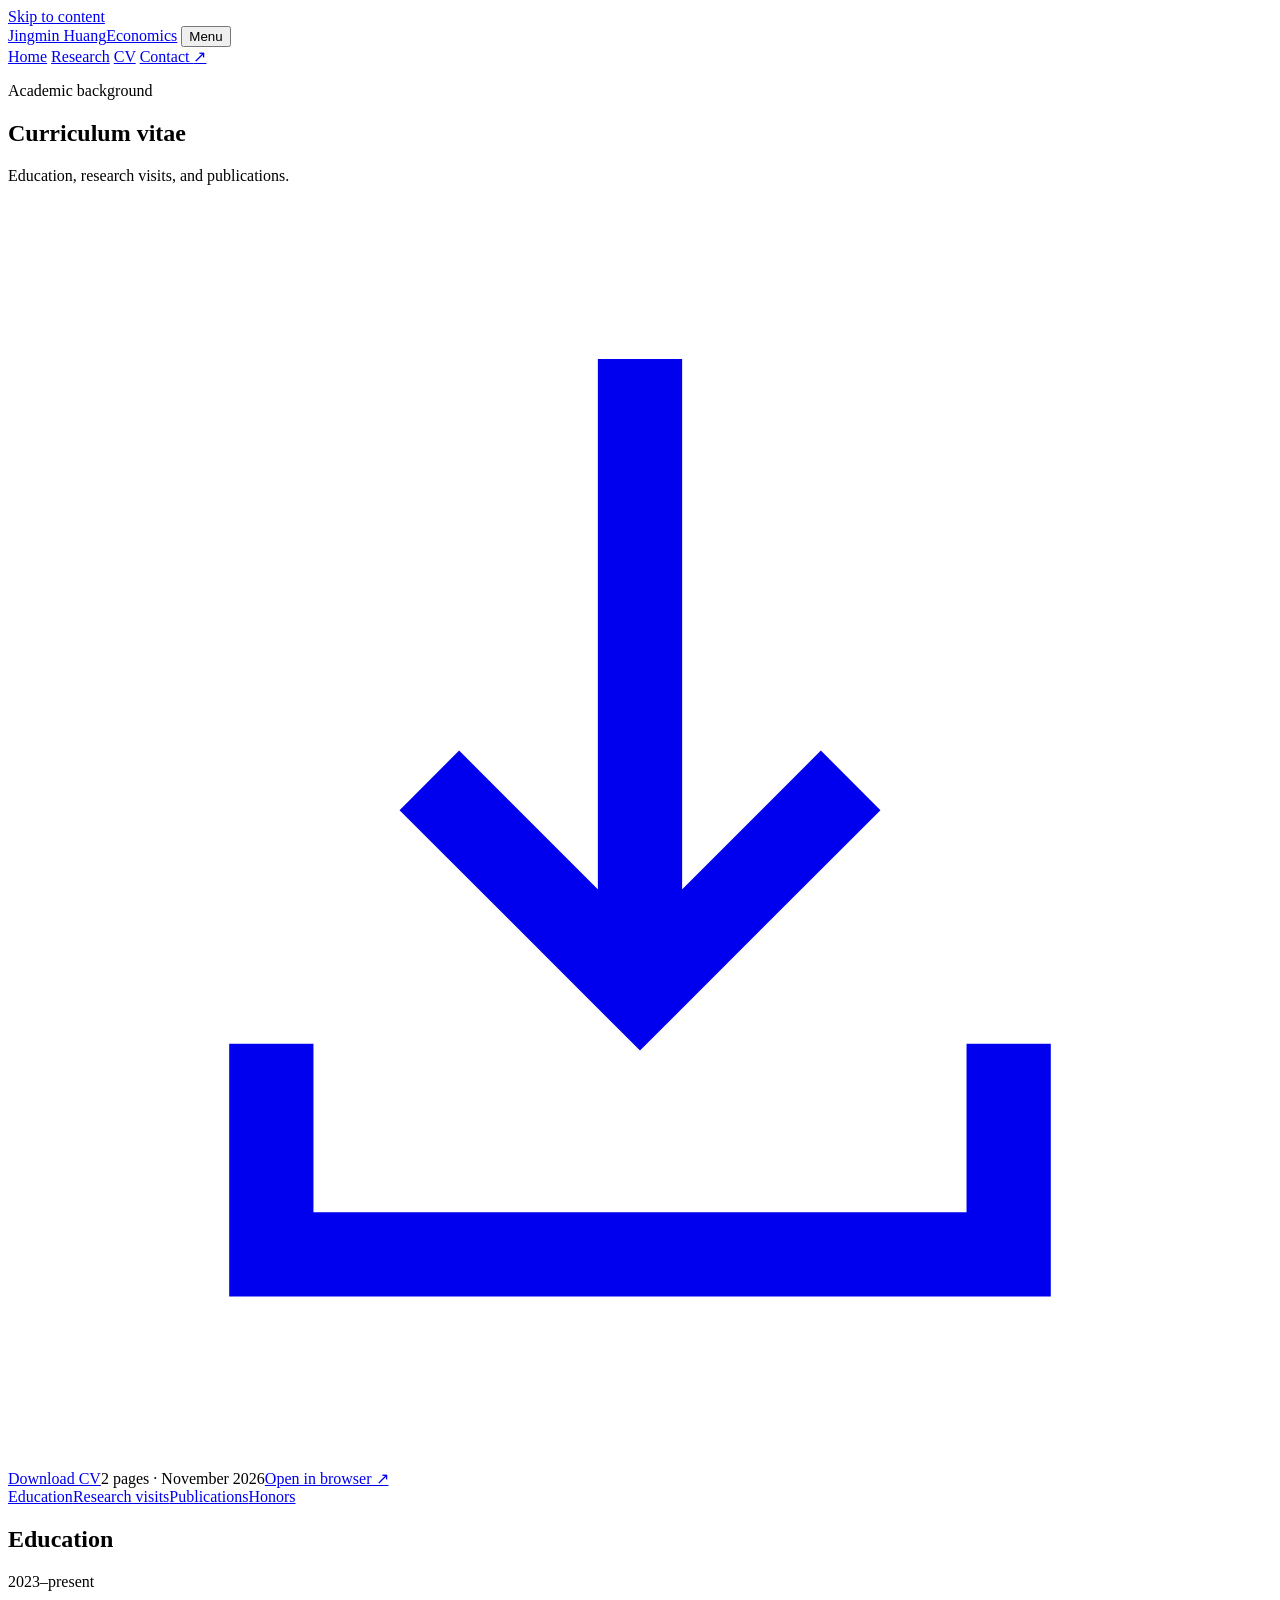
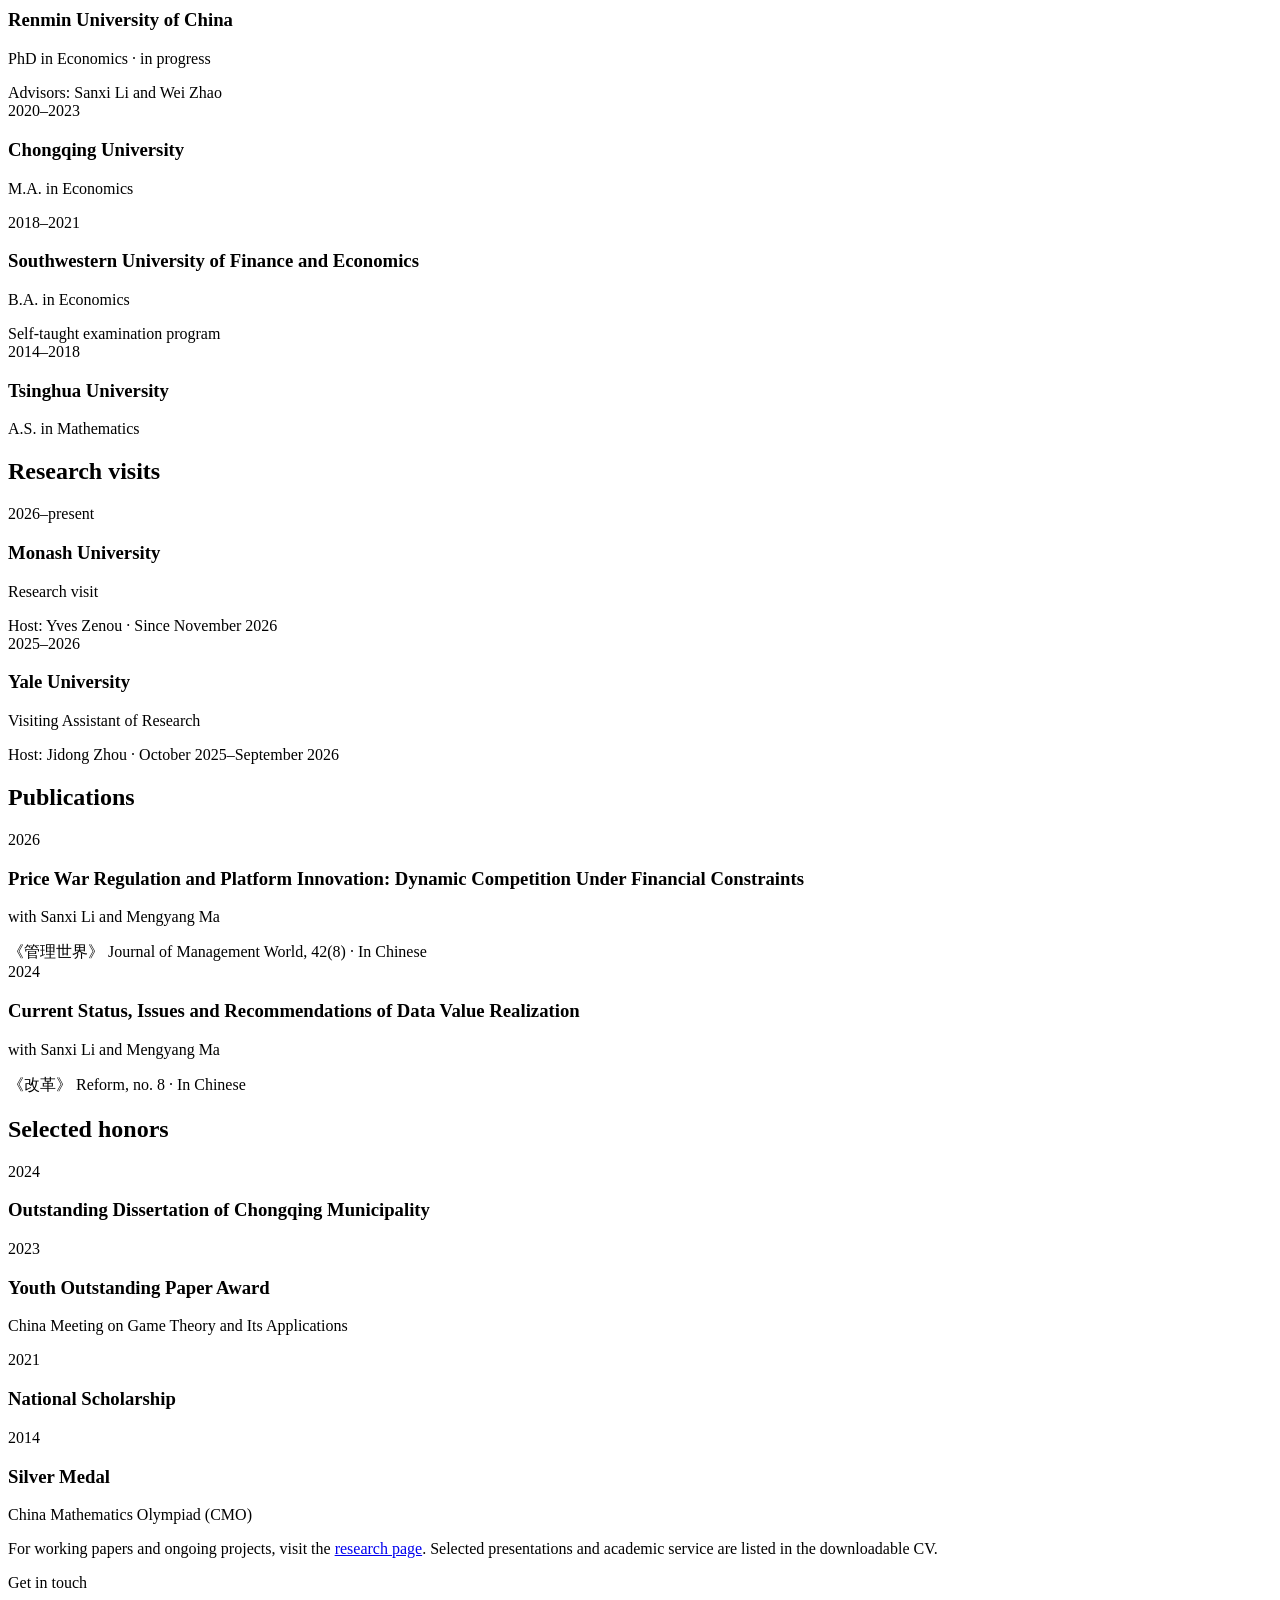
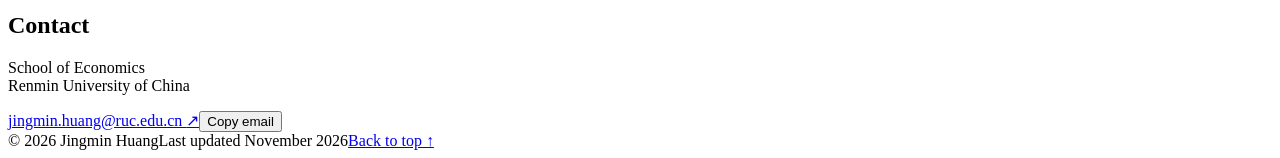
==== cv.html @ 463a1f63 "Add files via upload" ====
<!doctype html>
<html lang="en">
<head>
  <meta charset="utf-8">
  <meta name="viewport" content="width=device-width, initial-scale=1">
  <meta name="theme-color" content="#faf9f6">
  <meta name="description" content="Education, research visits, publications, and a concise two-page CV of Jingmin Huang.">
  <meta property="og:type" content="website">
  <meta property="og:title" content="Curriculum Vitae | Jingmin Huang">
  <meta property="og:description" content="Education, research visits, publications, and a concise two-page CV of Jingmin Huang.">
  <meta property="og:locale" content="en_US">
  <title>Curriculum Vitae | Jingmin Huang</title>
  <link rel="icon" href="assets/favicon.svg" type="image/svg+xml">
  <link rel="stylesheet" href="assets/style.css">
  <script src="assets/site.js" defer></script>
  <script type="application/ld+json">{"@context": "https://schema.org", "@type": "Person", "name": "Jingmin Huang", "jobTitle": "PhD Student in Economics", "email": "jingmin.huang@ruc.edu.cn", "affiliation": {"@type": "CollegeOrUniversity", "name": "Renmin University of China"}, "knowsAbout": ["Microeconomic Theory", "Industrial Organization", "Information Design", "Network Economics"]}</script>
</head>
<body>
  <a class="skip-link" href="#main">Skip to content</a>
  <header class="site-header">
    <div class="header-inner">
      <a class="brand" href="index.html" aria-label="Jingmin Huang, home">Jingmin Huang<span class="brand-field">Economics</span></a>
      <button class="menu-button" aria-expanded="false" aria-controls="primary-navigation"><span>Menu</span><span class="menu-icon" aria-hidden="true"></span></button>
      <nav id="primary-navigation" class="navigation" aria-label="Main navigation">
        <a href="index.html">Home</a>
        <a href="research.html">Research</a>
        <a href="cv.html" aria-current="page">CV</a>
        <a href="#contact">Contact <span aria-hidden="true">↗</span></a>
      </nav>
    </div>
  </header>
  <main id="main">
  <section class="page-intro cv-intro container"><div><p class="eyebrow">Academic background</p><h1>Curriculum vitae</h1><p class="intro-description">Education, research visits, and publications.</p></div><div class="cv-download"><a class="button button-primary" href="assets/Jingmin_Huang_CV.pdf" download="Jingmin_Huang_CV.pdf"><svg aria-hidden="true" viewBox="0 0 24 24" fill="none" stroke="currentColor" stroke-width="1.6"><path d="M12 3v12m-4-4 4 4 4-4M5 16v4h14v-4"/></svg> Download CV</a><span>2 pages · November 2026</span><a class="small-link" href="assets/Jingmin_Huang_CV.pdf" target="_blank" rel="noopener">Open in browser ↗</a></div></section>
  <div class="cv-layout container">
    <nav class="cv-toc" aria-label="CV sections"><a href="#education">Education</a><a href="#visits">Research visits</a><a href="#publications">Publications</a><a href="#honors">Honors</a></nav>
    <div class="cv-body">
      <section id="education" class="cv-section"><h2>Education</h2><div class="timeline-row"><span class="timeline-date">2023–present</span><div><h3>Renmin University of China</h3><p>PhD in Economics · in progress</p><span class="timeline-note">Advisors: Sanxi Li and Wei Zhao</span></div></div><div class="timeline-row"><span class="timeline-date">2020–2023</span><div><h3>Chongqing University</h3><p>M.A. in Economics</p></div></div><div class="timeline-row"><span class="timeline-date">2018–2021</span><div><h3>Southwestern University of Finance and Economics</h3><p>B.A. in Economics</p><span class="timeline-note">Self-taught examination program</span></div></div><div class="timeline-row"><span class="timeline-date">2014–2018</span><div><h3>Tsinghua University</h3><p>A.S. in Mathematics</p></div></div></section>
      <section id="visits" class="cv-section"><h2>Research visits</h2><div class="timeline-row"><span class="timeline-date">2026–present</span><div><h3>Monash University</h3><p>Research visit</p><span class="timeline-note">Host: Yves Zenou · Since November 2026</span></div></div><div class="timeline-row"><span class="timeline-date">2025–2026</span><div><h3>Yale University</h3><p>Visiting Assistant of Research</p><span class="timeline-note">Host: Jidong Zhou · October 2025–September 2026</span></div></div></section>
      <section id="publications" class="cv-section"><h2>Publications</h2><div class="timeline-row"><span class="timeline-date">2026</span><div><h3>Price War Regulation and Platform Innovation: Dynamic Competition Under Financial Constraints</h3><p>with Sanxi Li and Mengyang Ma</p><span class="timeline-note"><span lang="zh-CN">《管理世界》</span> Journal of Management World, 42(8) · In Chinese</span></div></div><div class="timeline-row"><span class="timeline-date">2024</span><div><h3>Current Status, Issues and Recommendations of Data Value Realization</h3><p>with Sanxi Li and Mengyang Ma</p><span class="timeline-note"><span lang="zh-CN">《改革》</span> Reform, no. 8 · In Chinese</span></div></div></section>
      <section id="honors" class="cv-section"><h2>Selected honors</h2><div class="timeline-row"><span class="timeline-date">2024</span><div><h3>Outstanding Dissertation of Chongqing Municipality</h3><p></p></div></div><div class="timeline-row"><span class="timeline-date">2023</span><div><h3>Youth Outstanding Paper Award</h3><p>China Meeting on Game Theory and Its Applications</p></div></div><div class="timeline-row"><span class="timeline-date">2021</span><div><h3>National Scholarship</h3><p></p></div></div><div class="timeline-row"><span class="timeline-date">2014</span><div><h3>Silver Medal</h3><p>China Mathematics Olympiad (CMO)</p></div></div></section>
      <p class="cv-version-note">For working papers and ongoing projects, visit the <a href="research.html">research page</a>. Selected presentations and academic service are listed in the downloadable CV.</p>
    </div>
  </div>
</main>
  <section id="contact" class="contact-section" aria-labelledby="contact-heading">
    <div class="container contact-inner">
      <div><p class="eyebrow">Get in touch</p><h2 id="contact-heading">Contact</h2><p>School of Economics<br>Renmin University of China</p></div>
      <div class="contact-email"><a href="mailto:jingmin.huang@ruc.edu.cn">jingmin.huang@ruc.edu.cn <span aria-hidden="true">↗</span></a><button class="copy-email" data-email="jingmin.huang@ruc.edu.cn" type="button">Copy email</button><span class="copy-status" role="status" aria-live="polite"></span></div>
    </div>
  </section>
  <footer class="site-footer container"><span>© 2026 Jingmin Huang</span><span>Last updated November 2026</span><a href="#main">Back to top ↑</a></footer>
</body>
</html>
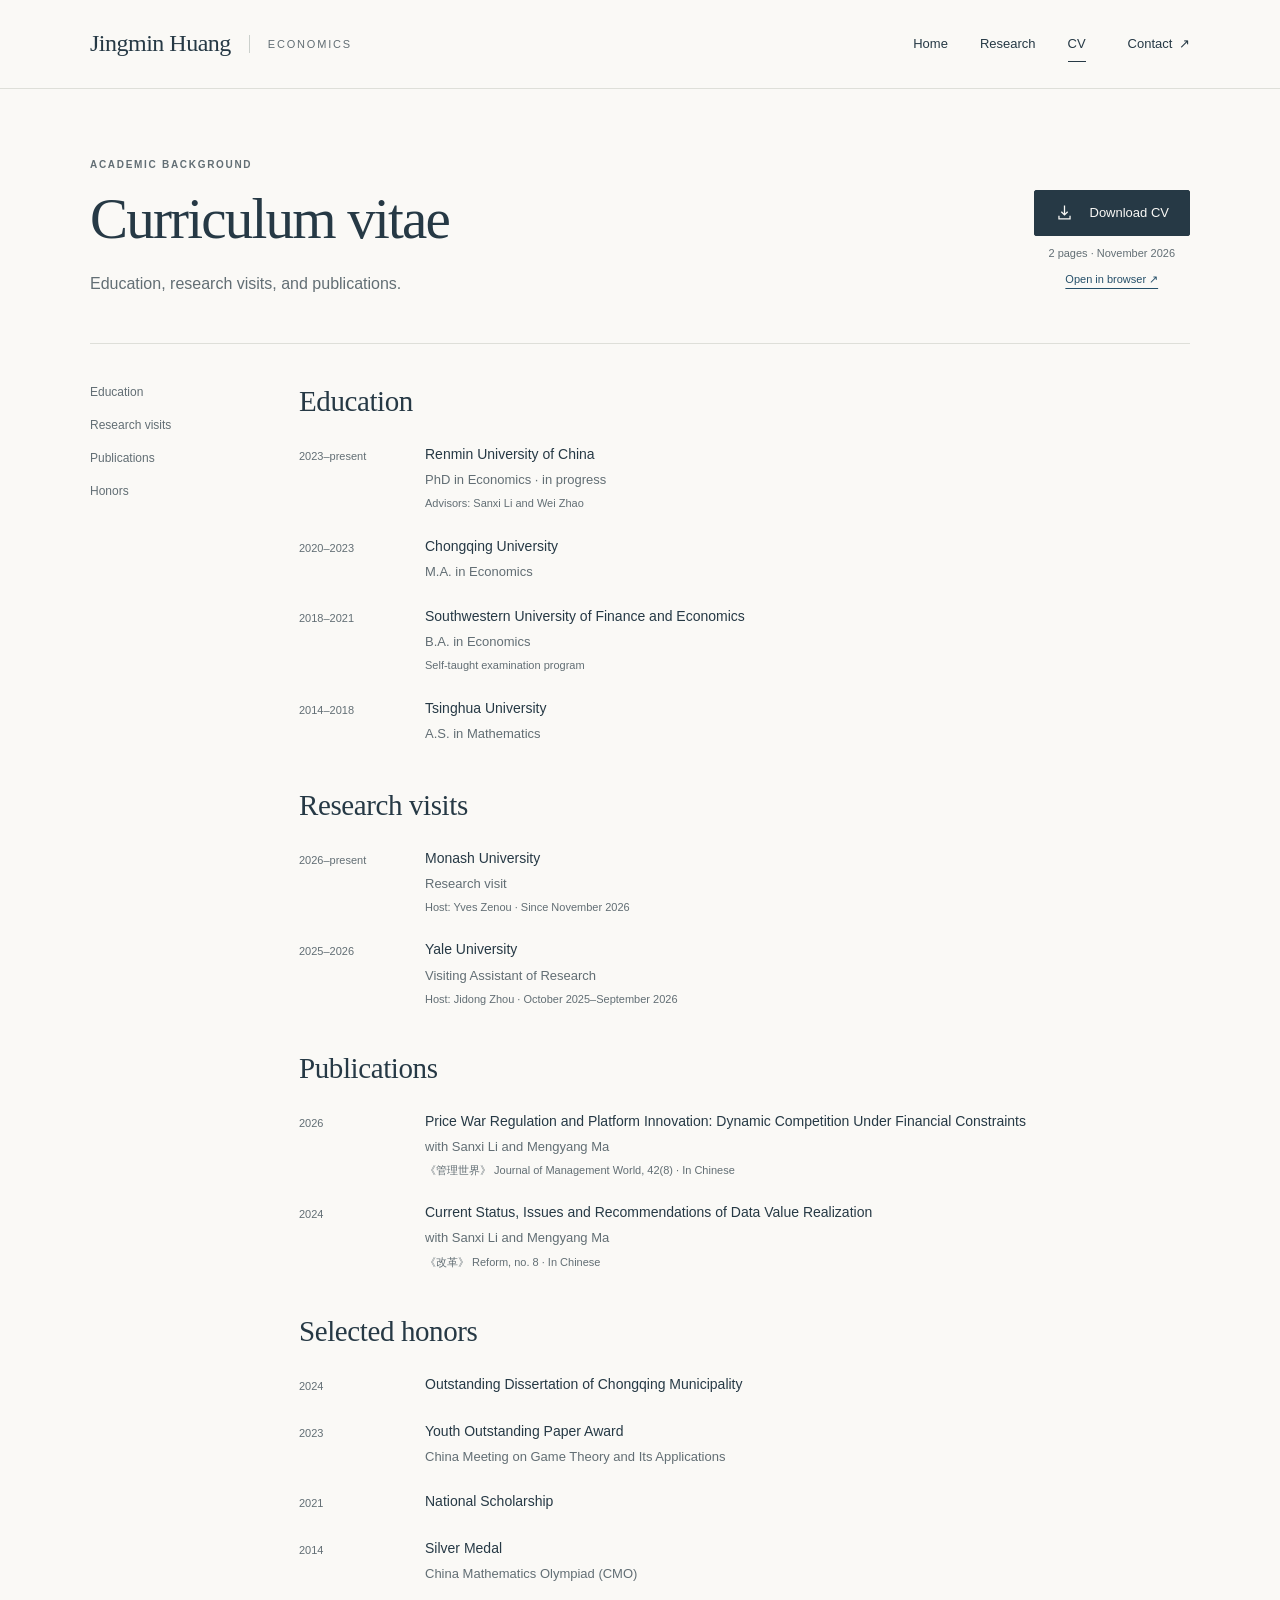
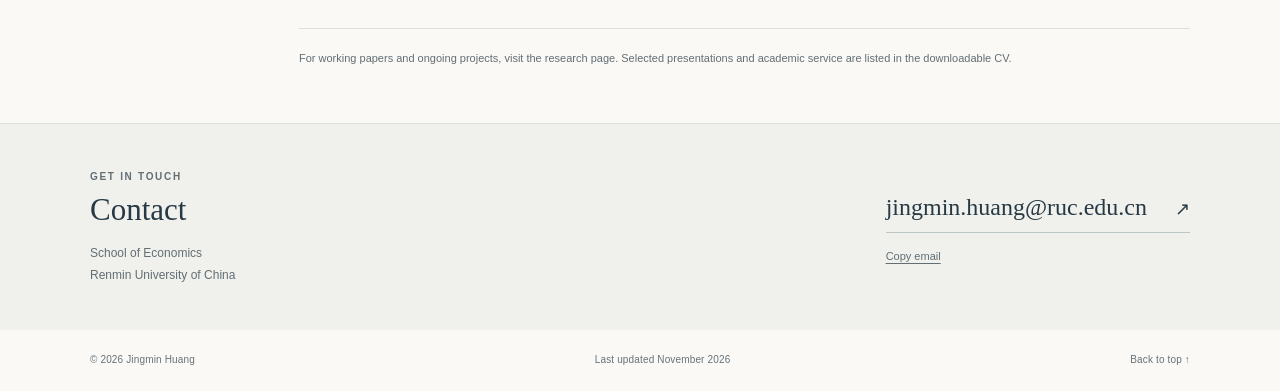
==== commit 509503d5: "Add files via upload" ====
--- a/cv.html
+++ b/cv.html
@@ -10,9 +10,9 @@
   <meta property="og:description" content="Education, research visits, publications, and a concise two-page CV of Jingmin Huang.">
   <meta property="og:locale" content="en_US">
   <title>Curriculum Vitae | Jingmin Huang</title>
-  <link rel="icon" href="assets/favicon.svg" type="image/svg+xml">
-  <link rel="stylesheet" href="assets/style.css">
-  <script src="assets/site.js" defer></script>
+  <link rel="icon" href="favicon.svg" type="image/svg+xml">
+  <link rel="stylesheet" href="style.css">
+  <script src="site.js" defer></script>
   <script type="application/ld+json">{"@context": "https://schema.org", "@type": "Person", "name": "Jingmin Huang", "jobTitle": "PhD Student in Economics", "email": "jingmin.huang@ruc.edu.cn", "affiliation": {"@type": "CollegeOrUniversity", "name": "Renmin University of China"}, "knowsAbout": ["Microeconomic Theory", "Industrial Organization", "Information Design", "Network Economics"]}</script>
 </head>
 <body>
@@ -30,7 +30,7 @@
     </div>
   </header>
   <main id="main">
-  <section class="page-intro cv-intro container"><div><p class="eyebrow">Academic background</p><h1>Curriculum vitae</h1><p class="intro-description">Education, research visits, and publications.</p></div><div class="cv-download"><a class="button button-primary" href="assets/Jingmin_Huang_CV.pdf" download="Jingmin_Huang_CV.pdf"><svg aria-hidden="true" viewBox="0 0 24 24" fill="none" stroke="currentColor" stroke-width="1.6"><path d="M12 3v12m-4-4 4 4 4-4M5 16v4h14v-4"/></svg> Download CV</a><span>2 pages · November 2026</span><a class="small-link" href="assets/Jingmin_Huang_CV.pdf" target="_blank" rel="noopener">Open in browser ↗</a></div></section>
+  <section class="page-intro cv-intro container"><div><p class="eyebrow">Academic background</p><h1>Curriculum vitae</h1><p class="intro-description">Education, research visits, and publications.</p></div><div class="cv-download"><a class="button button-primary" href="Jingmin_Huang_CV.pdf" download="Jingmin_Huang_CV.pdf"><svg aria-hidden="true" viewBox="0 0 24 24" fill="none" stroke="currentColor" stroke-width="1.6"><path d="M12 3v12m-4-4 4 4 4-4M5 16v4h14v-4"/></svg> Download CV</a><span>2 pages · November 2026</span><a class="small-link" href="Jingmin_Huang_CV.pdf" target="_blank" rel="noopener">Open in browser ↗</a></div></section>
   <div class="cv-layout container">
     <nav class="cv-toc" aria-label="CV sections"><a href="#education">Education</a><a href="#visits">Research visits</a><a href="#publications">Publications</a><a href="#honors">Honors</a></nav>
     <div class="cv-body">
--- a/style.css
+++ b/style.css
@@ -0,0 +1,164 @@
+:root{--paper:#faf9f6;--white:#fff;--ink:#263945;--blue:#254f69;--muted:#626e74;--line:#dedfd9;--soft:#eeefe9;--serif:Georgia,'Times New Roman',serif;--sans:-apple-system,BlinkMacSystemFont,'Segoe UI',Arial,sans-serif}
+*{box-sizing:border-box}
+html{scroll-behavior:smooth;scroll-padding-top:108px}
+body{margin:0;background:var(--paper);color:var(--ink);font-family:var(--sans);font-size:16px;line-height:1.65;-webkit-font-smoothing:antialiased}
+a{color:inherit;text-decoration:none;text-underline-offset:5px}
+a:hover{color:var(--blue)}
+button{font:inherit;cursor:pointer}
+button,a{-webkit-tap-highlight-color:transparent}
+:focus-visible{outline:2px solid var(--blue);outline-offset:5px}
+h1,h2,h3,p{margin:0}
+h1,h2,h3{font-family:var(--serif);font-weight:400}
+button{color:var(--ink)}
+::selection{background:#d8e3e9}
+.container{width:min(1100px,calc(100% - 104px));margin-inline:auto}
+.skip-link{position:fixed;left:20px;top:-70px;background:var(--ink);color:white;padding:12px 20px;z-index:20}
+.skip-link:focus{top:12px}
+.site-header{border-bottom:1px solid var(--line);background:rgba(250,249,246,.97);position:sticky;top:0;z-index:10}
+.header-inner{width:min(1100px,calc(100% - 104px));margin:auto;min-height:88px;display:flex;align-items:center;justify-content:space-between;gap:32px}
+.brand{font-family:var(--serif);font-size:24px;letter-spacing:-.5px;display:flex;align-items:center;gap:18px;white-space:nowrap}
+.brand-field{border-left:1px solid #cbd0cc;padding-left:18px;color:var(--muted);font-family:var(--sans);font-size:11px;letter-spacing:1.8px;text-transform:uppercase}
+.navigation{display:flex;align-items:center;gap:32px;font-size:13px}
+.navigation a{padding:7px 0;border-bottom:1px solid transparent}
+.navigation a[aria-current=page]{border-color:var(--ink)}
+.navigation a:hover{border-color:var(--blue)}
+.navigation a:last-child{margin-left:10px}
+.navigation a span{margin-left:3px}
+.menu-button{display:none}
+.eyebrow{font-size:10px;letter-spacing:1.7px;font-weight:600;text-transform:uppercase;color:var(--muted);line-height:1.7}
+.small-line{display:inline-block;width:22px;height:1px;background:var(--blue);margin-right:10px;vertical-align:middle}
+.hero{display:grid;grid-template-columns:minmax(0,1fr) 255px;gap:84px;padding-top:83px;padding-bottom:81px}
+.hero h1{font-size:76px;letter-spacing:-3.3px;line-height:1.15;margin-top:23px;margin-bottom:15px}
+.name-period{color:#708998}
+.hero-role{font-family:var(--serif);font-size:23px;letter-spacing:-.2px}
+.hero-affiliation{font-size:14px;color:var(--muted);margin-top:1px}
+.hero-bio{margin-top:26px;max-width:620px;font-size:16px;line-height:1.85}
+.hero-bio p+p{margin-top:12px;color:#53616a}
+.hero-actions{display:flex;align-items:center;gap:29px;margin-top:30px}
+.hero-with-photo{row-gap:42px}
+.hero-portrait{margin:7px 0 0;align-self:start}
+.hero-portrait img{display:block;width:100%;height:auto;border-radius:2px}
+.hero-portrait figcaption{font-size:11px;color:var(--muted);margin-top:9px;letter-spacing:.2px}
+.hero-with-photo .hero-aside{grid-column:1/-1;border-left:0;border-top:1px solid var(--line);padding:27px 0 0;margin:0;display:grid;grid-template-columns:minmax(0,1.25fr) minmax(0,1fr) auto;gap:45px}
+.hero-with-photo .aside-section+.aside-section{border:0;padding:0;margin:0}
+.hero-with-photo .interest-list{display:grid;grid-template-columns:1fr 1fr;column-gap:20px}
+.hero-with-photo .interest-list li+li{margin-top:0}
+.hero-with-photo .aside-link{align-self:start;margin-top:0}
+.button{display:inline-flex;align-items:center;justify-content:center;gap:16px;padding:12px 20px;min-height:46px;font-size:13px;line-height:1.5;border:1px solid var(--ink);border-radius:2px;transition:background .18s,color .18s}
+.button-primary{background:var(--ink);color:var(--paper)}
+.button-primary:hover{background:var(--blue);color:white;border-color:var(--blue)}
+.button svg{width:19px;height:19px}
+.text-link{font-size:13px;white-space:nowrap}
+.text-link span{margin-left:9px;display:inline-block;transition:transform .16s}
+.text-link:hover{text-decoration:underline}
+.text-link:hover span{transform:translateX(3px)}
+.hero-aside{border-left:1px solid var(--line);padding-left:28px;margin-top:7px;align-self:stretch}
+.aside-section+.aside-section{border-top:1px solid var(--line);padding-top:23px;margin-top:25px}
+.interest-list{list-style:none;padding:0;margin:13px 0 0;font-size:13px;line-height:2.1}
+.interest-list li+li{margin-top:2px}
+.visit{margin-top:15px;font-size:12px;line-height:1.8}
+.visit strong{display:block;font-weight:500;font-size:13px}
+.visit span{display:block;color:var(--muted);font-size:11px}
+.aside-link{font-size:12px;display:inline-block;margin-top:23px;border-bottom:1px solid #acb7bc;padding-bottom:3px}
+.aside-link span{margin-left:16px}
+.selected-section{border-top:1px solid var(--line);padding-top:38px;padding-bottom:13px}
+.section-heading{display:flex;align-items:flex-end;justify-content:space-between;gap:24px;margin-bottom:12px}
+.section-heading h2{font-size:35px;letter-spacing:-.8px;line-height:1.35;margin-top:6px}
+.section-heading .text-link{padding-bottom:7px}
+.featured-paper{display:grid;grid-template-columns:45px minmax(0,1fr) 28px;gap:25px;padding:31px 0;border-bottom:1px solid var(--line)}
+.featured-paper:last-child{border-bottom:0}
+.paper-number,.research-number{font-family:var(--serif);font-size:16px;color:#859194;padding-top:1px}
+.paper-field{font-size:10px;color:var(--blue);letter-spacing:1.2px;text-transform:uppercase;font-weight:600;margin-bottom:7px}
+.featured-paper h3{font-size:25px;line-height:1.35;letter-spacing:-.35px;max-width:780px}
+.featured-paper h3 a:hover{text-decoration:underline;text-decoration-thickness:1px}
+.coauthors{font-size:12px;color:var(--muted);margin-top:6px}
+.paper-summary{font-size:14px;color:#53616a;margin-top:12px;line-height:1.8}
+.paper-arrow{font-size:23px;align-self:start;padding:10px 0;transition:transform .16s}
+.paper-arrow:hover{transform:translate(2px,-2px)}
+.about-strip{display:grid;grid-template-columns:115px 1fr auto;gap:33px;border-top:1px solid var(--line);padding:33px 0 48px;margin-top:20px;align-items:start}
+.about-strip p{font-size:13px;color:var(--muted);line-height:1.9;max-width:730px}
+.about-strip .text-link{padding-top:1px}
+.contact-section{background:#f0f1ec;border-top:1px solid var(--line)}
+.contact-inner{display:flex;justify-content:space-between;align-items:center;gap:40px;padding-block:44px}
+.contact-inner h2{font-size:31px;margin-top:5px;line-height:1.3}
+.contact-inner p:not(.eyebrow){color:var(--muted);font-size:12px;margin-top:13px;line-height:1.8}
+.contact-email{display:flex;flex-direction:column;align-items:flex-start;position:relative}
+.contact-email>a{font-family:var(--serif);font-size:24px;border-bottom:1px solid #bdc6c7;padding-bottom:4px}
+.contact-email>a span{margin-left:22px;font-family:var(--sans);font-size:18px}
+.copy-email{border:0;background:transparent;padding:6px 0 0;margin-top:8px;font-size:11px;color:var(--muted);text-decoration:underline;text-underline-offset:3px}
+.copy-status{font-size:11px;position:absolute;bottom:-21px;color:var(--blue)}
+.site-footer{display:flex;align-items:center;justify-content:space-between;gap:20px;padding-block:22px;font-size:10px;color:#667278;letter-spacing:.15px}
+.site-footer a:hover{text-decoration:underline}
+.page-intro{padding-top:67px;padding-bottom:44px}
+.page-intro h1{font-size:57px;line-height:1.2;letter-spacing:-1.8px;margin-top:12px}
+.intro-description{font-size:16px;color:var(--muted);line-height:1.8;margin-top:17px;max-width:650px}
+.research-toolbar{display:flex;align-items:center;justify-content:space-between;gap:18px;border-top:1px solid var(--line);border-bottom:1px solid var(--line);padding:18px 0}
+.filters{display:none;flex-wrap:wrap;gap:8px}
+.js .filters{display:flex}
+.filter{font-size:11px;background:transparent;border:1px solid transparent;padding:7px 11px;border-radius:2px;line-height:1.5}
+.filter:hover{background:#eeefe9}
+.filter.is-active{background:var(--ink);border-color:var(--ink);color:white}
+.results-count{font-size:11px;color:var(--muted);white-space:nowrap}
+.research-paper{display:grid;grid-template-columns:45px minmax(0,1fr);gap:25px;padding:35px 0 32px;border-bottom:1px solid var(--line);scroll-margin-top:110px}
+.research-paper[hidden]{display:none}
+.research-content{max-width:900px}
+.research-content h3{font-size:28px;line-height:1.35;letter-spacing:-.4px;max-width:830px}
+.paper-subtitle{font-family:var(--serif);font-size:20px;line-height:1.5;color:#53616a;margin-top:2px}
+.research-content .coauthors{font-size:13px;margin-top:8px}
+.research-content .paper-summary{margin-top:15px;font-size:14px}
+details{margin-top:16px}
+summary{display:inline-flex;align-items:center;gap:20px;cursor:pointer;list-style:none;font-size:12px;color:var(--blue);user-select:none;border-bottom:1px solid #bac6cc;padding-bottom:2px}
+summary::-webkit-details-marker{display:none}
+.details-icon{font-size:17px;line-height:1;transition:transform .15s;display:inline-block}
+details[open] .details-icon{transform:rotate(45deg)}
+.abstract{font-size:14px;color:#53616a;line-height:1.9;margin-top:15px;border-left:2px solid #b9c9d2;padding-left:19px;max-width:800px}
+.research-note{font-size:12px;color:var(--muted);margin:28px 0 48px}
+.research-note a{text-decoration:underline}
+.cv-intro{display:flex;justify-content:space-between;align-items:center;gap:32px}
+.cv-download{display:flex;flex-direction:column;align-items:center;gap:8px;padding-top:23px}
+.cv-download>span{font-size:11px;color:var(--muted)}
+.small-link{font-size:11px;text-decoration:underline;color:var(--blue)}
+.cv-layout{display:grid;grid-template-columns:155px minmax(0,1fr);gap:54px;border-top:1px solid var(--line);padding-top:39px;padding-bottom:54px}
+.cv-toc{display:flex;flex-direction:column;gap:13px;font-size:12px;color:var(--muted);position:sticky;top:119px;align-self:start}
+.cv-toc a:hover{text-decoration:underline;color:var(--blue)}
+.cv-section{margin-bottom:42px;scroll-margin-top:118px}
+.cv-section h2{font-size:29px;line-height:1.3;margin-bottom:22px;letter-spacing:-.4px}
+.timeline-row{display:grid;grid-template-columns:104px minmax(0,1fr);gap:22px;margin-bottom:22px}
+.timeline-date{font-size:11px;color:var(--muted);padding-top:4px;font-variant-numeric:tabular-nums}
+.timeline-row h3{font-family:var(--sans);font-size:14px;font-weight:500;line-height:1.65}
+.timeline-row p{font-size:13px;color:var(--muted);margin-top:2px;line-height:1.8}
+.timeline-note{font-size:11px;color:var(--muted);display:block;margin-top:3px}
+.fields-text{font-size:14px;color:var(--muted);line-height:1.9;max-width:650px}
+.cv-version-note{border-top:1px solid var(--line);padding-top:20px;font-size:11px;line-height:1.8;color:var(--muted)}
+@media(min-width:1450px){.container,.header-inner{width:min(1150px,calc(100% - 140px))}.hero{gap:100px;padding-top:95px;padding-bottom:95px}.hero h1{font-size:82px}}
+@media(max-width:1050px){.container,.header-inner{width:calc(100% - 72px)}.hero{gap:45px;grid-template-columns:minmax(0,1fr) 225px;padding-top:65px;padding-bottom:65px}.hero h1{font-size:63px;letter-spacing:-2.7px}.hero-aside{padding-left:22px}.hero .eyebrow{font-size:9px;letter-spacing:1.1px}.navigation{gap:23px}.brand-field{display:none}.hero-actions{gap:21px}.research-toolbar{align-items:flex-start}.results-count{padding-top:8px}.cv-layout{gap:32px;grid-template-columns:125px minmax(0,1fr)}}
+@media(max-width:760px){html{scroll-padding-top:90px}.container,.header-inner{width:calc(100% - 40px)}.header-inner{min-height:73px;flex-wrap:wrap;gap:0}.brand{font-size:23px}.navigation{gap:23px;width:100%;padding:0 0 14px;justify-content:flex-start}.navigation a:last-child{margin-left:auto}.menu-button{display:none;background:none;border:0;font-size:12px;align-items:center;gap:12px;padding:10px 0 10px 10px}.js .menu-button{display:flex}.js .navigation{display:none}.js .navigation.is-open{display:flex}.menu-icon{display:block;width:17px;height:11px;border-top:1px solid var(--ink);border-bottom:1px solid var(--ink)}.hero{display:block;padding-top:44px;padding-bottom:43px}.hero h1{font-size:58px;letter-spacing:-2.5px;margin-top:20px;margin-bottom:15px}.hero-role{font-size:22px}.hero-bio{font-size:15px;max-width:none;margin-top:23px;line-height:1.85}.hero-bio p+p{margin-top:13px}.hero-actions{gap:23px;flex-wrap:wrap;margin-top:27px}.hero-aside{border-left:0;border-top:1px solid var(--line);padding:25px 0 0;margin-top:35px;display:grid;grid-template-columns:1fr 1fr;gap:20px}.aside-section+.aside-section{border:0;padding:0;margin:0}.interest-list{font-size:12px;line-height:2}.visit{margin-top:12px}.visit strong{font-size:12px}.visit span{font-size:10px}.aside-link{display:none}.selected-section{padding-top:30px}.section-heading h2{font-size:31px}.section-heading .text-link{font-size:11px}.featured-paper{grid-template-columns:26px minmax(0,1fr) 19px;gap:13px;padding:26px 0}.featured-paper h3{font-size:22px}.paper-field{font-size:9px}.coauthors{font-size:11px}.paper-summary{font-size:13px;line-height:1.85}.paper-arrow{font-size:20px}.about-strip{display:block;padding-top:25px;padding-bottom:32px;margin-top:10px}.about-strip p{margin-top:12px}.about-strip .text-link{display:inline-block;margin-top:15px}.contact-inner{display:block;padding-block:32px 45px}.contact-inner h2{font-size:29px}.contact-email{margin-top:27px}.contact-email>a{font-size:21px;max-width:100%;overflow-wrap:anywhere}.contact-email>a span{margin-left:12px}.site-footer{font-size:9px;flex-wrap:wrap;gap:8px 18px;padding-block:19px}.site-footer span:nth-child(2){order:3;width:100%}.site-footer a{margin-left:auto}.page-intro{padding-top:43px;padding-bottom:32px}.page-intro h1{font-size:47px;letter-spacing:-1.4px}.intro-description{font-size:14px;margin-top:14px}.research-toolbar{display:block;padding:15px 0}.filters{gap:5px}.filter{padding:6px 8px;font-size:10px}.results-count{display:block;margin-top:10px;padding:0;font-size:10px}.research-paper{grid-template-columns:25px minmax(0,1fr);gap:13px;padding:28px 0;scroll-margin-top:92px}.research-content h3{font-size:24px}.paper-subtitle{font-size:18px}.research-content .coauthors{font-size:12px}.research-content .paper-summary,.abstract{font-size:13px}.abstract{padding-left:14px}.research-note{margin-bottom:35px}.cv-intro{display:block}.cv-download{align-items:flex-start;margin-top:23px;padding:0}.cv-download .small-link{margin-top:1px}.cv-layout{display:block;padding-top:20px;padding-bottom:33px}.cv-toc{position:static;flex-direction:row;flex-wrap:wrap;gap:9px 21px;font-size:11px;padding-bottom:24px;margin-bottom:28px;border-bottom:1px solid var(--line)}.timeline-row{grid-template-columns:81px minmax(0,1fr);gap:13px;margin-bottom:24px}.timeline-date{font-size:10px}.timeline-row h3{font-size:13px}.timeline-row p{font-size:12px}.timeline-note{font-size:10px}.cv-section h2{font-size:27px}.cv-section{scroll-margin-top:93px}}
+@media(max-width:760px){.hero h1{font-size:clamp(40px,12vw,54px);letter-spacing:-1.8px}}
+@media(max-width:380px){.hero-aside{gap:14px}.hero .eyebrow{font-size:8px}.hero-actions{gap:17px}.button{padding:11px 15px}.contact-email>a{font-size:19px}.navigation{font-size:12px;gap:19px}.research-content h3{font-size:22px}}
+@media(prefers-reduced-motion:reduce){html{scroll-behavior:auto}*,*::before,*::after{transition:none!important}}
+@media print{body{background:white;color:black;font-size:11pt}.site-header,.hero-actions,.menu-button,.filters,.contact-section,.site-footer,.cv-toc,.cv-download,.copy-email{display:none!important}.container{width:100%}.hero,.page-intro{padding:0 0 25px}.hero{display:block}.hero-aside{border:0;padding:10px 0;margin:0}.hero h1{font-size:40pt}.cv-layout{display:block;padding:15px 0}.research-paper,.timeline-row{break-inside:avoid}.research-paper[hidden]{display:grid}.paper-summary{color:#333}.research-content h3{font-size:19pt}details:not([open])>.abstract{display:block}.abstract{border:0;padding:0}summary{display:none}.featured-paper{padding:15px 0}.about-strip{display:block}.cv-section{margin-bottom:25px}}
+
+
+.working-papers-label{margin-bottom:13px}
+.research-group{margin-top:37px}
+.research-group[hidden]{display:none}
+.research-group+.research-group{margin-top:46px}
+.research-group-heading{display:flex;align-items:baseline;justify-content:space-between;gap:24px;border-bottom:1px solid var(--line);padding-bottom:13px}
+.research-group-heading h2{font-size:28px;line-height:1.35;letter-spacing:-.4px}
+.research-group-heading>span,.publication-count{font-size:11px;color:var(--muted);white-space:nowrap}
+.research-group .research-paper{padding-top:27px;padding-bottom:27px}
+.research-group .research-paper:last-child{border-bottom:0}
+.research-content h3{font-size:25px}
+.research-publications{border-top:1px solid var(--line);padding-top:33px;padding-bottom:40px;scroll-margin-top:110px}
+.publication-entry{display:grid;grid-template-columns:45px minmax(0,1fr);gap:25px;padding:27px 0;border-bottom:1px solid var(--line)}
+.publication-entry:last-child{border-bottom:0}
+.publication-year{font-size:12px;color:var(--muted);padding-top:5px}
+.publication-entry h3{font-size:24px;line-height:1.4;letter-spacing:-.3px}
+.publication-venue{font-size:13px;line-height:1.8;margin-top:9px;color:var(--muted)}
+.publication-venue span:not([lang]){font-size:11px}
+@media(max-width:760px){.research-group{margin-top:29px}.research-group+.research-group{margin-top:34px}.research-group-heading{gap:12px}.research-group-heading h2{font-size:25px}.research-content h3{font-size:23px}.research-group .research-paper{padding-block:23px}.research-publications{padding-top:27px;padding-bottom:28px}.publication-entry{grid-template-columns:33px minmax(0,1fr);gap:13px;padding-block:23px}.publication-entry h3{font-size:22px}.publication-year{font-size:10px}.publication-venue{font-size:12px}}
+@media(max-width:380px){.research-content h3,.publication-entry h3{font-size:21px}.research-group-heading h2{font-size:23px}}
+@media(min-width:761px) and (max-width:1050px){.hero-with-photo .hero-aside{grid-template-columns:minmax(0,1.25fr) minmax(0,1fr);gap:30px}.hero-with-photo .aside-link{display:none}}
+@media(max-width:760px){.hero-with-photo{display:flex;flex-direction:column;gap:0}.hero-with-photo .hero-main{display:contents}.hero-heading{order:0}.hero-portrait{order:1;width:min(240px,100%);margin:26px auto 3px;align-self:center}.hero-with-photo .hero-bio{order:2}.hero-with-photo .hero-actions{order:3}.hero-with-photo .hero-aside{order:4;grid-template-columns:minmax(0,1fr) minmax(0,1fr);gap:20px;margin-top:35px;padding-top:25px}.hero-with-photo .interest-list{display:block}.hero-with-photo .interest-list li+li{margin-top:2px}}
+@media print{.hero-with-photo{display:block}.hero-portrait{width:150px;margin:20px 0}.hero-with-photo .hero-aside{display:block}.hero-with-photo .interest-list{display:block}}
+@media print{.research-group[hidden]{display:block}.research-group-heading{break-after:avoid}.publication-entry{break-inside:avoid}.research-content h3{font-size:19pt}}
